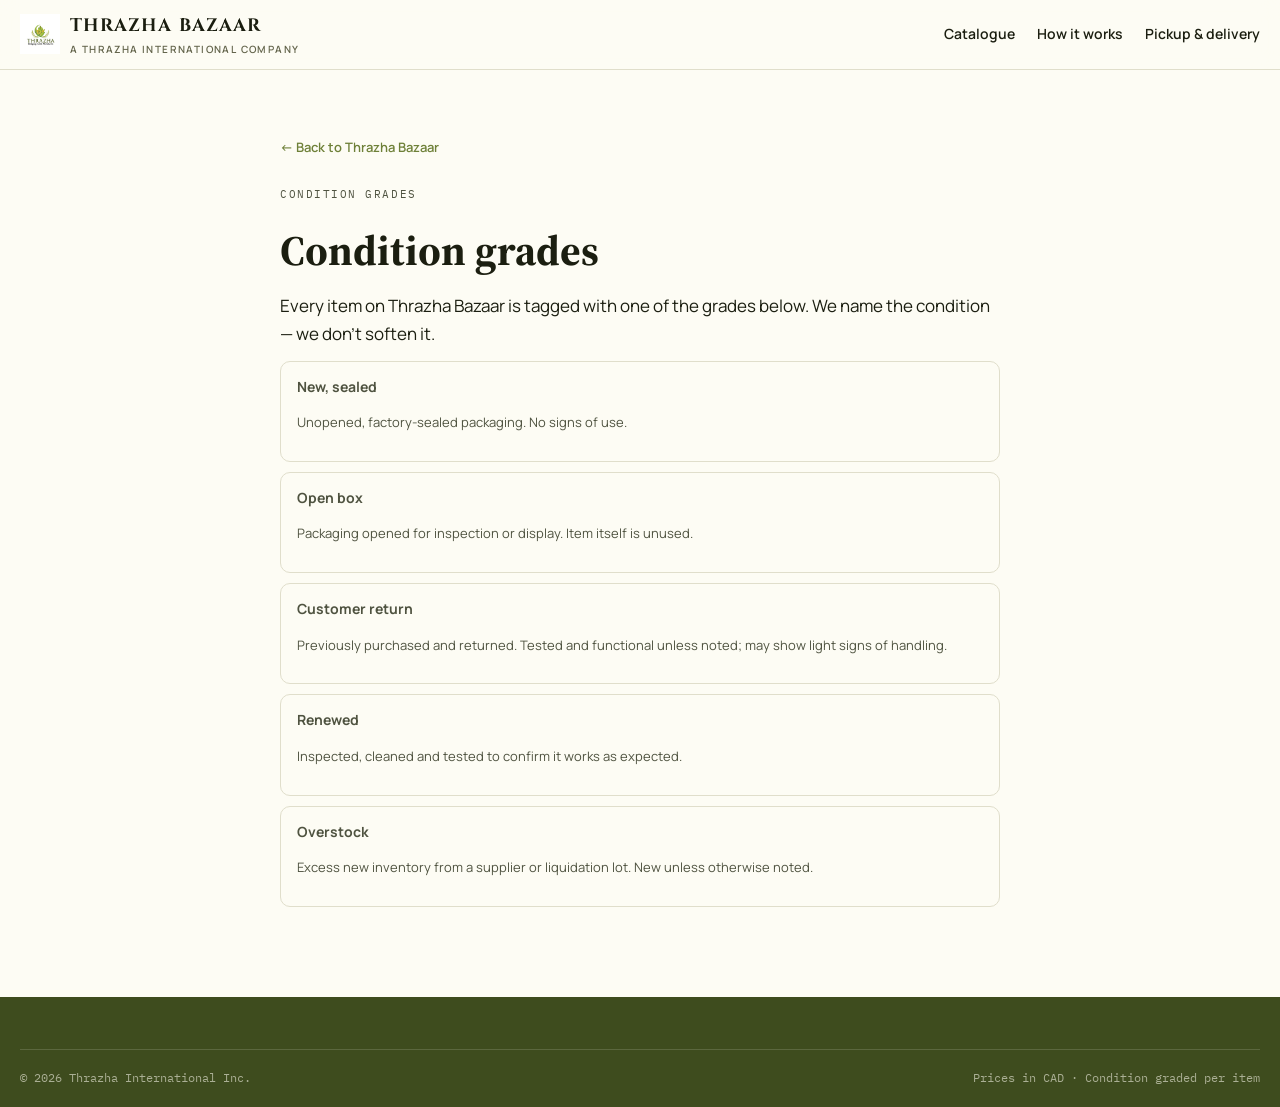
==== conditions.html @ 2939dc37 "Implement Thrazha Bazaar redesign from Claude Design handoff Replaces the "Thrazha Finds" look with " ====
<!DOCTYPE html>
<html lang="en">
<head>
<meta charset="UTF-8">
<meta name="viewport" content="width=device-width, initial-scale=1.0">
<title>Condition grades | Thrazha Bazaar</title>
<link rel="icon" href="thrazha-logo.png">
<link rel="preconnect" href="https://fonts.googleapis.com">
<link rel="preconnect" href="https://fonts.gstatic.com" crossorigin>
<link href="https://fonts.googleapis.com/css2?family=Cinzel:wght@600;700&family=Source+Serif+4:wght@400;600;700&family=Manrope:wght@400;500;600;700&family=IBM+Plex+Mono:wght@400;500&display=swap" rel="stylesheet">
<style>
:root{
  --olive:#3E4C1E; --ink:#1B1E10; --olive-mid:#6E8038; --olive-deep-ink:#4E5A22;
  --leaf:#A8C23F; --leaf-hover:#B9D256; --leaf-light:#C9DE86;
  --paper:#FDFCF4; --paper-sunk:#F3F2E4; --line:#E0DECB; --body-muted:#4F5340; --meta-muted:#63644B;
}
*{box-sizing:border-box;}
html{scroll-behavior:smooth;}
body{margin:0;background:var(--paper);color:var(--ink);font-family:Manrope,sans-serif;font-size:16px;line-height:1.6;}
a{color:inherit;text-decoration:none;}
h1,h2{font-family:'Source Serif 4',serif;font-weight:700;text-wrap:pretty;margin:0;}
p{margin:0;text-wrap:pretty;}
button,select,input,textarea{font-family:inherit;}
img{display:block;max-width:100%;}
.eyebrow{font-family:'IBM Plex Mono',monospace;font-size:11px;text-transform:uppercase;letter-spacing:.14em;color:var(--olive-deep-ink);margin-bottom:8px;}
.eyebrow-dark{color:var(--leaf-light);}

.announce{background:var(--ink);color:#F3F2E4;display:flex;flex-wrap:wrap;justify-content:center;gap:10px 28px;padding:10px 20px;font-family:'IBM Plex Mono',monospace;font-size:12px;font-weight:600;letter-spacing:.08em;text-transform:uppercase;}
.ann-accent{color:var(--leaf-light);}

.site-header{position:sticky;top:0;z-index:40;background:rgba(253,252,244,.92);backdrop-filter:blur(12px);border-bottom:1px solid var(--line);}
.header-inner{max-width:1280px;margin:0 auto;padding:12px 20px;display:flex;align-items:center;justify-content:space-between;gap:20px;flex-wrap:wrap;}
.brand{display:flex;align-items:center;gap:10px;}
.brand-mark{width:40px;height:40px;object-fit:contain;}
.brand-text{display:flex;flex-direction:column;}
.brand-word{font-family:Cinzel,serif;font-weight:700;font-size:18px;letter-spacing:.06em;}
.brand-sub{font-size:10px;font-weight:600;text-transform:uppercase;letter-spacing:.14em;color:var(--meta-muted);}
.main-nav{display:flex;align-items:center;gap:22px;flex-wrap:wrap;}
.main-nav a{font-size:14px;font-weight:600;}
.main-nav a.nav-out{color:var(--meta-muted);}
.watchlist-pill{background:var(--paper-sunk);border:1px solid var(--line);border-radius:999px;padding:9px 16px;font-size:14px;font-weight:600;display:flex;align-items:center;gap:8px;cursor:pointer;}
.watchlist-count{display:inline-flex;align-items:center;justify-content:center;width:22px;height:22px;border-radius:999px;background:var(--olive);color:var(--paper-sunk);font-family:'IBM Plex Mono',monospace;font-size:12px;}

.hero{background:var(--olive);background-image:radial-gradient(circle at 82% 18%, rgba(168,194,63,.22), transparent 55%);padding:76px 20px 64px;}
.hero-inner{max-width:1280px;margin:0 auto;display:grid;grid-template-columns:repeat(auto-fit,minmax(300px,1fr));gap:56px;}
.eyebrow-pill{display:inline-flex;align-items:center;gap:8px;border:1px solid rgba(243,242,228,.3);border-radius:999px;padding:7px 14px;font-family:'IBM Plex Mono',monospace;font-size:11px;text-transform:uppercase;letter-spacing:.14em;color:var(--leaf-light);margin-bottom:20px;}
.eyebrow-pill .dot{width:7px;height:7px;border-radius:999px;background:var(--leaf);}
.hero h1{color:var(--paper);font-size:clamp(40px,6.4vw,74px);line-height:1.02;letter-spacing:-.025em;margin-bottom:22px;}
.hero-body{color:rgba(243,242,228,.82);font-size:clamp(16px,1.6vw,19px);line-height:1.6;max-width:46ch;margin-bottom:28px;}
.hero-buttons{display:flex;gap:14px;flex-wrap:wrap;margin-bottom:44px;}
.btn-primary{background:var(--leaf);color:var(--ink);border-radius:10px;padding:15px 26px;font-weight:700;font-size:15px;}
.btn-primary:hover{background:var(--leaf-hover);}
.btn-secondary{border:1px solid rgba(243,242,228,.35);color:var(--paper);border-radius:10px;padding:15px 26px;font-weight:700;font-size:15px;}
.btn-secondary:hover{border-color:var(--leaf-light);color:var(--leaf-light);}
.hero-stats{display:grid;grid-template-columns:repeat(auto-fit,minmax(120px,1fr));border-top:1px solid rgba(243,242,228,.16);padding-top:22px;}
.stat strong{display:block;font-family:'Source Serif 4',serif;font-weight:700;font-size:30px;color:var(--leaf-light);}
.stat span{display:block;font-size:11px;font-weight:600;text-transform:uppercase;letter-spacing:.12em;color:rgba(243,242,228,.7);margin-top:4px;}
.hero-visual{display:grid;grid-template-columns:1fr 1fr;gap:14px;align-content:start;}
.top-product-bar{grid-column:1/-1;background:rgba(243,242,228,.06);border:1px solid rgba(243,242,228,.14);border-radius:16px;padding:14px 16px;color:var(--paper);font-size:13px;font-weight:600;}
.hero-feature{grid-column:1/-1;aspect-ratio:16/11;background:var(--paper-sunk);border-radius:16px;overflow:hidden;display:flex;align-items:center;justify-content:center;}
.hero-feature img{width:100%;height:100%;object-fit:cover;}
.hero-tiles{grid-column:1/-1;display:grid;grid-template-columns:1fr 1fr;gap:14px;}
.hero-tile{aspect-ratio:1;background:var(--paper-sunk);border-radius:16px;overflow:hidden;}
.hero-tile img{width:100%;height:100%;object-fit:cover;}

.trust-strip{border-bottom:1px solid var(--line);}
.trust-inner{max-width:1280px;margin:0 auto;display:grid;grid-template-columns:repeat(auto-fit,minmax(220px,1fr));gap:26px;padding:26px 20px;}
.trust-num{width:30px;height:30px;background:var(--paper-sunk);border:1px solid var(--line);border-radius:8px;display:flex;align-items:center;justify-content:center;font-family:'IBM Plex Mono',monospace;font-size:12px;color:var(--olive-mid);margin-bottom:10px;}
.trust-title{font-size:14px;font-weight:700;margin-bottom:4px;}
.trust-body{font-size:13px;line-height:1.5;color:var(--meta-muted);}

.arrivals{max-width:1280px;margin:0 auto;padding:52px 20px;}
.arrivals-head,.vault-head,.cat-head{display:flex;justify-content:space-between;align-items:flex-end;gap:20px;margin-bottom:24px;flex-wrap:wrap;}
.arrivals h2,.vault-head h2{font-size:clamp(26px,3.2vw,38px);letter-spacing:-.02em;}
.scroll-meta,.cat-meta{font-family:'IBM Plex Mono',monospace;font-size:12px;color:var(--meta-muted);}
.rail{display:flex;gap:14px;overflow-x:auto;scroll-snap-type:x proximity;padding-bottom:6px;}
.rail-card{flex:none;width:210px;scroll-snap-align:start;border:1px solid var(--line);border-radius:14px;overflow:hidden;background:var(--paper);}
.rail-img{position:relative;aspect-ratio:1;background:#fff;display:flex;align-items:center;justify-content:center;}
.rail-img img{width:100%;height:100%;object-fit:contain;padding:10px;}
.badge-new{position:absolute;top:8px;left:8px;background:var(--leaf);color:var(--ink);font-size:9px;font-weight:700;text-transform:uppercase;letter-spacing:.1em;padding:5px 8px;border-radius:6px;}
.rail-body{padding:13px 14px;}
.rail-cat{font-size:9px;font-weight:700;text-transform:uppercase;letter-spacing:.12em;color:var(--meta-muted);margin-bottom:4px;}
.rail-title{font-size:13px;font-weight:600;line-height:1.35;margin-bottom:6px;}
.rail-price{font-family:'Source Serif 4',serif;font-weight:700;font-size:16px;color:var(--olive);}

.vault{background:var(--paper-sunk);padding:52px 20px;}
.vault-head,.vault-grid{max-width:1280px;margin:0 auto;}
.see-all{font-size:14px;font-weight:700;color:var(--olive);}
.vault-grid{display:grid;grid-template-columns:repeat(auto-fill,minmax(210px,1fr));gap:16px;}
.feat-card{background:var(--paper);border:1px solid var(--line);border-radius:16px;overflow:hidden;display:flex;flex-direction:column;}
.feat-img{aspect-ratio:1;background:#fff;display:flex;align-items:center;justify-content:center;}
.feat-img img{width:100%;height:100%;object-fit:contain;padding:10px;}
.feat-body{padding:14px 15px;display:flex;flex-direction:column;gap:4px;}
.feat-cat{font-size:9px;font-weight:700;text-transform:uppercase;letter-spacing:.12em;color:var(--meta-muted);}
.feat-title{font-size:13px;font-weight:600;line-height:1.35;}
.feat-price{font-family:'Source Serif 4',serif;font-weight:700;font-size:20px;color:var(--olive);margin-bottom:8px;}
.btn-reserve-solid{background:var(--olive);color:var(--paper-sunk);border:none;border-radius:8px;padding:10px 0;font-size:12px;font-weight:700;cursor:pointer;}
.btn-reserve-solid:hover{background:var(--olive-mid);}

.catalogue{max-width:1280px;margin:0 auto;padding:52px 20px 0;}
.toolbar{position:sticky;top:68px;z-index:30;background:rgba(253,252,244,.94);backdrop-filter:blur(12px);border-top:1px solid var(--line);border-bottom:1px solid var(--line);padding:14px 20px;margin:0 -20px;display:flex;gap:12px;flex-wrap:wrap;align-items:center;}
.search-field{flex:1 1 240px;display:flex;align-items:center;gap:8px;background:var(--paper-sunk);border:1px solid var(--line);border-radius:10px;padding:10px 14px;}
.search-slash{font-family:'IBM Plex Mono',monospace;color:var(--meta-muted);}
.search-field input{border:none;background:none;outline:none;font-size:14px;flex:1;color:var(--ink);}
.sort-select{background:var(--paper-sunk);border:1px solid var(--line);border-radius:10px;padding:10px 14px;font-size:13px;font-weight:600;}
.chips{flex:1 1 100%;display:flex;gap:10px;overflow-x:auto;padding-top:2px;}
.chip{flex:none;border-radius:999px;padding:9px 15px;font-size:13px;font-weight:700;background:var(--paper);border:1px solid var(--line);color:var(--body-muted);cursor:pointer;}
.chip.active{background:var(--olive);border-color:var(--olive);color:var(--paper-sunk);}

.product-grid{display:grid;grid-template-columns:repeat(auto-fill,minmax(200px,1fr));gap:16px;padding:28px 0 64px;}
.card{background:var(--paper);border:1px solid var(--line);border-radius:14px;overflow:hidden;display:flex;flex-direction:column;animation:fadeUp .35s ease;}
.card:hover{border-color:var(--olive);}
@keyframes fadeUp{from{opacity:0;transform:translateY(8px);}to{opacity:1;transform:translateY(0);}}
.card-img{position:relative;aspect-ratio:1;background:#fff;display:flex;align-items:center;justify-content:center;}
.card-img img{width:100%;height:100%;object-fit:contain;padding:10px;}
.condition-chip{position:absolute;top:8px;left:8px;background:rgba(27,30,16,.88);color:#F3F2E4;font-size:9px;font-weight:700;text-transform:uppercase;letter-spacing:.1em;padding:5px 8px;border-radius:6px;}
.save-btn{position:absolute;top:8px;right:8px;border-radius:999px;font-size:10px;font-weight:700;text-transform:uppercase;padding:6px 10px;border:1px solid var(--line);background:rgba(253,252,244,.92);color:var(--body-muted);cursor:pointer;}
.save-btn.saved{background:var(--olive);border-color:var(--olive);color:#F3F2E4;}
.card-body{padding:13px 15px;display:flex;flex-direction:column;gap:3px;flex:1;}
.card-cat{font-size:9px;font-weight:700;text-transform:uppercase;letter-spacing:.12em;color:var(--meta-muted);}
.card-title{font-size:13px;font-weight:600;line-height:1.35;}
.card-price{font-family:'Source Serif 4',serif;font-weight:700;font-size:22px;color:var(--olive);margin-top:2px;}
.card-meta{font-family:'IBM Plex Mono',monospace;font-size:11px;color:var(--meta-muted);}
.card-status{font-family:'IBM Plex Mono',monospace;font-size:11px;font-weight:700;color:var(--meta-muted);text-transform:uppercase;}
.btn-outline{margin-top:auto;border:1px solid var(--olive);background:var(--paper-sunk);color:var(--olive);border-radius:8px;padding:10px 0;font-size:12px;font-weight:700;cursor:pointer;}
.btn-outline:hover{background:var(--olive);color:var(--paper-sunk);}
.btn-outline[disabled]{opacity:.5;cursor:not-allowed;}

.empty-state{border:1px dashed var(--line);border-radius:16px;padding:70px 20px;text-align:center;margin-bottom:64px;}
.empty-title{font-size:16px;font-weight:700;margin-bottom:6px;}
.empty-body{font-size:14px;color:var(--meta-muted);margin-bottom:18px;}
.btn-clear{background:var(--olive);color:var(--paper-sunk);border:none;border-radius:8px;padding:10px 20px;font-size:13px;font-weight:700;cursor:pointer;}

.how-it-works{background:var(--ink);padding:52px 20px;max-width:1280px;margin:0 auto;border-radius:0;}
.how-it-works h2{color:var(--paper);font-size:clamp(26px,3.2vw,38px);margin-bottom:26px;}
.steps{display:grid;grid-template-columns:repeat(auto-fit,minmax(240px,1fr));gap:18px;}
.step{border:1px solid rgba(243,242,236,.16);border-radius:16px;padding:26px;}
.step-num{font-family:'Source Serif 4',serif;font-weight:700;font-size:34px;color:var(--leaf-light);margin-bottom:10px;}
.step-title{color:var(--paper);font-weight:700;font-size:15px;margin-bottom:6px;}
.step-body{color:rgba(243,242,228,.7);font-size:13px;line-height:1.5;}

.pickup{max-width:1280px;margin:0 auto;padding:52px 20px;}
.pickup-grid{display:grid;grid-template-columns:repeat(auto-fit,minmax(280px,1fr));gap:36px;}
.term-row{display:flex;justify-content:space-between;gap:10px;background:var(--paper-sunk);border:1px solid var(--line);border-radius:10px;padding:14px 16px;margin-bottom:10px;}
.term-label{font-weight:700;font-size:13px;}
.term-value{font-family:'IBM Plex Mono',monospace;font-size:13px;color:var(--meta-muted);}
.btn-outline-dark{display:inline-block;margin-top:6px;border:1px solid var(--olive);color:var(--olive);border-radius:8px;padding:12px 20px;font-size:13px;font-weight:700;}
.btn-outline-dark:hover{background:var(--olive);color:var(--paper-sunk);}
.stock-alerts{background:var(--paper-sunk);border-radius:18px;padding:30px;}
.stock-alerts h3{font-family:'Source Serif 4',serif;font-size:20px;margin-bottom:8px;}
.alerts-body{font-size:13px;color:var(--meta-muted);margin-bottom:18px;}
#alertForm{display:flex;flex-direction:column;gap:10px;}
#alertForm input,#alertForm select{background:var(--paper);border:1px solid var(--line);border-radius:9px;padding:12px 14px;font-size:14px;}
#alertForm button{background:var(--leaf);color:var(--ink);border:none;border-radius:9px;padding:13px;font-weight:700;font-size:14px;cursor:pointer;}
#alertForm button:hover{background:var(--leaf-hover);}

.site-footer{background:var(--olive);color:var(--paper);padding:52px 20px 20px;}
.footer-grid{max-width:1280px;margin:0 auto;display:grid;grid-template-columns:repeat(auto-fit,minmax(200px,1fr));gap:36px;padding-bottom:26px;}
.footer-mark{width:38px;height:38px;object-fit:contain;margin-bottom:10px;}
.footer-word{font-family:Cinzel,serif;font-weight:700;font-size:17px;letter-spacing:.06em;display:block;margin-bottom:8px;}
.footer-tag{font-size:13px;color:rgba(243,242,228,.7);max-width:32ch;}
.footer-heading{font-weight:700;font-size:13px;margin-bottom:10px;}
.footer-col a{display:block;font-size:14px;color:rgba(243,242,228,.82);margin-bottom:8px;}
.legal-bar{max-width:1280px;margin:0 auto;border-top:1px solid rgba(243,242,228,.16);padding-top:18px;display:flex;justify-content:space-between;flex-wrap:wrap;gap:8px;font-family:'IBM Plex Mono',monospace;font-size:12px;color:rgba(243,242,228,.6);}

.sheet-overlay{position:fixed;inset:0;background:rgba(27,30,16,.55);backdrop-filter:blur(4px);z-index:50;display:none;align-items:flex-end;justify-content:center;}
.sheet-overlay.open{display:flex;}
.sheet{background:var(--paper);width:100%;max-width:520px;max-height:92vh;overflow-y:auto;border-radius:18px 18px 0 0;animation:fadeUp .25s ease;}
.sheet-header{display:flex;gap:14px;padding:20px;border-bottom:1px solid var(--line);align-items:flex-start;}
.sheet-thumb{width:76px;height:76px;object-fit:contain;background:#fff;border:1px solid var(--line);border-radius:10px;}
.sheet-info{flex:1;}
.sheet-meta{font-family:'IBM Plex Mono',monospace;font-size:11px;color:var(--meta-muted);text-transform:uppercase;letter-spacing:.08em;margin-bottom:4px;}
.sheet-title{font-size:14px;font-weight:600;margin-bottom:4px;}
.sheet-price{font-family:'Source Serif 4',serif;font-weight:700;font-size:20px;color:var(--olive);}
.sheet-close{background:none;border:none;font-size:24px;line-height:1;cursor:pointer;color:var(--body-muted);}
.sheet-body{padding:20px;}
#reserveForm{display:flex;flex-direction:column;gap:10px;}
#reserveForm input,#reserveForm select,#reserveForm textarea{background:var(--paper-sunk);border:1px solid var(--line);border-radius:9px;padding:12px 14px;font-size:14px;}
.btn-hold{background:var(--olive);color:var(--paper-sunk);border:none;border-radius:9px;padding:14px;font-weight:700;font-size:14px;cursor:pointer;margin-top:4px;}
.btn-hold:hover{background:var(--olive-mid);}
.sheet-fineprint{font-size:12px;color:var(--meta-muted);text-align:center;margin-top:4px;}
.sheet-done{padding:36px 24px;text-align:center;}
.done-title{font-size:18px;font-weight:700;margin-bottom:8px;}
.done-body{font-size:14px;color:var(--meta-muted);margin-bottom:20px;}

@media (max-width:640px){
  .hero-inner{gap:36px;}
  .footer-grid{gap:26px;}
}

.legal-page{max-width:760px;margin:0 auto;padding:64px 20px 80px;}
.legal-page h1{font-size:clamp(30px,4vw,42px);margin-bottom:8px;}
.legal-back{font-size:13px;font-weight:600;color:var(--olive-mid);margin-bottom:28px;display:inline-block;}
.legal-page h2{font-family:Manrope,sans-serif;font-size:16px;font-weight:700;margin:32px 0 8px;}
.legal-page p{margin-bottom:14px;color:var(--body-muted);}
.legal-page .lede{color:var(--ink);font-size:17px;}
.grade-row{border:1px solid var(--line);border-radius:10px;padding:14px 16px;margin-bottom:10px;}
.grade-name{font-weight:700;font-size:14px;margin-bottom:4px;color:var(--ink);}
.grade-desc{font-size:13px;color:var(--meta-muted);margin:0;}
</style>
</head>
<body>
<header class="site-header">
  <div class="header-inner">
    <a href="index.html" class="brand">
      <img src="thrazha-logo.png" alt="Thrazha" class="brand-mark">
      <span class="brand-text">
        <span class="brand-word">THRAZHA BAZAAR</span>
        <span class="brand-sub">A Thrazha International company</span>
      </span>
    </a>
    <nav class="main-nav">
      <a href="index.html#catalogue">Catalogue</a>
      <a href="index.html#how-it-works">How it works</a>
      <a href="index.html#pickup">Pickup &amp; delivery</a>
    </nav>
  </div>
</header>
<main class="legal-page">
  <a href="index.html" class="legal-back">← Back to Thrazha Bazaar</a>
  
  <p class="eyebrow">CONDITION GRADES</p>
  <h1>Condition grades</h1>
  <p class="lede">Every item on Thrazha Bazaar is tagged with one of the grades below.
  We name the condition — we don't soften it.</p>

  <div class="grade-row"><p class="grade-name">New, sealed</p><p class="grade-desc">Unopened, factory-sealed packaging. No signs of use.</p></div>
  <div class="grade-row"><p class="grade-name">Open box</p><p class="grade-desc">Packaging opened for inspection or display. Item itself is unused.</p></div>
  <div class="grade-row"><p class="grade-name">Customer return</p><p class="grade-desc">Previously purchased and returned. Tested and functional unless noted; may show light signs of handling.</p></div>
  <div class="grade-row"><p class="grade-name">Renewed</p><p class="grade-desc">Inspected, cleaned and tested to confirm it works as expected.</p></div>
  <div class="grade-row"><p class="grade-name">Overstock</p><p class="grade-desc">Excess new inventory from a supplier or liquidation lot. New unless otherwise noted.</p></div>
  
</main>
<footer class="site-footer">
  <div class="legal-bar">
    <span>© 2026 Thrazha International Inc.</span>
    <span>Prices in CAD · Condition graded per item</span>
  </div>
</footer>
</body>
</html>
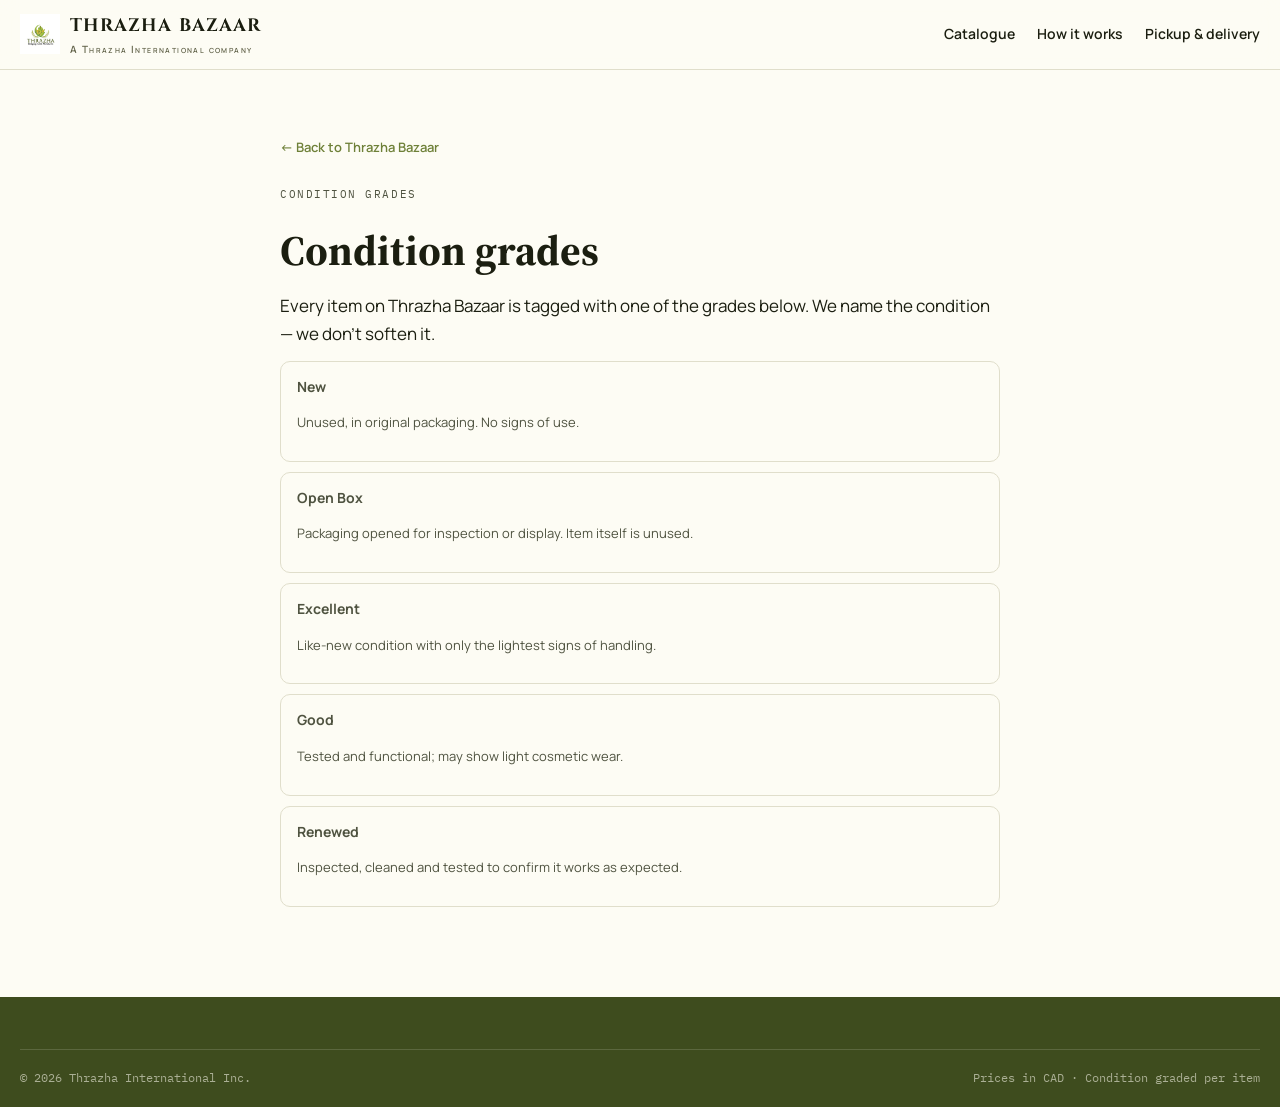
==== commit eca467ad: "Replace OVERSTOCK badge with per-item condition grades and colors - New condition vocabulary: New, O" ====
--- a/conditions.html
+++ b/conditions.html
@@ -33,8 +33,8 @@
 .brand{display:flex;align-items:center;gap:10px;}
 .brand-mark{width:40px;height:40px;object-fit:contain;}
 .brand-text{display:flex;flex-direction:column;}
-.brand-word{font-family:Cinzel,serif;font-weight:700;font-size:18px;letter-spacing:.06em;}
-.brand-sub{font-size:10px;font-weight:600;text-transform:uppercase;letter-spacing:.14em;color:var(--meta-muted);}
+.brand-word{font-family:Cinzel,serif;font-weight:700;font-size:18px;letter-spacing:.06em;font-variant:small-caps;}
+.brand-sub{font-size:10px;font-weight:600;font-variant:small-caps;letter-spacing:.14em;color:var(--meta-muted);}
 .main-nav{display:flex;align-items:center;gap:22px;flex-wrap:wrap;}
 .main-nav a{font-size:14px;font-weight:600;}
 .main-nav a.nav-out{color:var(--meta-muted);}
@@ -56,7 +56,7 @@
 .stat strong{display:block;font-family:'Source Serif 4',serif;font-weight:700;font-size:30px;color:var(--leaf-light);}
 .stat span{display:block;font-size:11px;font-weight:600;text-transform:uppercase;letter-spacing:.12em;color:rgba(243,242,228,.7);margin-top:4px;}
 .hero-visual{display:grid;grid-template-columns:1fr 1fr;gap:14px;align-content:start;}
-.top-product-bar{grid-column:1/-1;background:rgba(243,242,228,.06);border:1px solid rgba(243,242,228,.14);border-radius:16px;padding:14px 16px;color:var(--paper);font-size:13px;font-weight:600;}
+.top-product-bar{grid-column:1/-1;background:rgba(243,242,228,.06);border:1px solid rgba(243,242,228,.14);border-radius:16px;padding:14px 16px;color:rgba(243,242,228,.7);font-family:'IBM Plex Mono',monospace;font-size:11px;font-weight:600;text-transform:uppercase;letter-spacing:.12em;}
 .hero-feature{grid-column:1/-1;aspect-ratio:16/11;background:var(--paper-sunk);border-radius:16px;overflow:hidden;display:flex;align-items:center;justify-content:center;}
 .hero-feature img{width:100%;height:100%;object-fit:cover;}
 .hero-tiles{grid-column:1/-1;display:grid;grid-template-columns:1fr 1fr;gap:14px;}
@@ -114,6 +114,11 @@
 .card-img{position:relative;aspect-ratio:1;background:#fff;display:flex;align-items:center;justify-content:center;}
 .card-img img{width:100%;height:100%;object-fit:contain;padding:10px;}
 .condition-chip{position:absolute;top:8px;left:8px;background:rgba(27,30,16,.88);color:#F3F2E4;font-size:9px;font-weight:700;text-transform:uppercase;letter-spacing:.1em;padding:5px 8px;border-radius:6px;}
+.condition-chip.cond-new{background:#2F7D4F;}
+.condition-chip.cond-open-box{background:#C97A1D;}
+.condition-chip.cond-excellent{background:#2F6FB0;}
+.condition-chip.cond-good{background:#6B6F76;}
+.condition-chip.cond-renewed{background:#7C5CBF;}
 .save-btn{position:absolute;top:8px;right:8px;border-radius:999px;font-size:10px;font-weight:700;text-transform:uppercase;padding:6px 10px;border:1px solid var(--line);background:rgba(253,252,244,.92);color:var(--body-muted);cursor:pointer;}
 .save-btn.saved{background:var(--olive);border-color:var(--olive);color:#F3F2E4;}
 .card-body{padding:13px 15px;display:flex;flex-direction:column;gap:3px;flex:1;}
@@ -157,10 +162,12 @@
 .site-footer{background:var(--olive);color:var(--paper);padding:52px 20px 20px;}
 .footer-grid{max-width:1280px;margin:0 auto;display:grid;grid-template-columns:repeat(auto-fit,minmax(200px,1fr));gap:36px;padding-bottom:26px;}
 .footer-mark{width:38px;height:38px;object-fit:contain;margin-bottom:10px;}
-.footer-word{font-family:Cinzel,serif;font-weight:700;font-size:17px;letter-spacing:.06em;display:block;margin-bottom:8px;}
+.footer-word{font-family:Cinzel,serif;font-weight:700;font-size:17px;letter-spacing:.06em;font-variant:small-caps;display:block;margin-bottom:8px;}
 .footer-tag{font-size:13px;color:rgba(243,242,228,.7);max-width:32ch;}
 .footer-heading{font-weight:700;font-size:13px;margin-bottom:10px;}
 .footer-col a{display:block;font-size:14px;color:rgba(243,242,228,.82);margin-bottom:8px;}
+.footer-col a.icon-link{display:flex;align-items:center;gap:8px;}
+.footer-col a.icon-link svg{flex-shrink:0;}
 .legal-bar{max-width:1280px;margin:0 auto;border-top:1px solid rgba(243,242,228,.16);padding-top:18px;display:flex;justify-content:space-between;flex-wrap:wrap;gap:8px;font-family:'IBM Plex Mono',monospace;font-size:12px;color:rgba(243,242,228,.6);}
 
 .sheet-overlay{position:fixed;inset:0;background:rgba(27,30,16,.55);backdrop-filter:blur(4px);z-index:50;display:none;align-items:flex-end;justify-content:center;}
@@ -224,11 +231,11 @@
   <p class="lede">Every item on Thrazha Bazaar is tagged with one of the grades below.
   We name the condition — we don't soften it.</p>
 
-  <div class="grade-row"><p class="grade-name">New, sealed</p><p class="grade-desc">Unopened, factory-sealed packaging. No signs of use.</p></div>
-  <div class="grade-row"><p class="grade-name">Open box</p><p class="grade-desc">Packaging opened for inspection or display. Item itself is unused.</p></div>
-  <div class="grade-row"><p class="grade-name">Customer return</p><p class="grade-desc">Previously purchased and returned. Tested and functional unless noted; may show light signs of handling.</p></div>
+  <div class="grade-row"><p class="grade-name">New</p><p class="grade-desc">Unused, in original packaging. No signs of use.</p></div>
+  <div class="grade-row"><p class="grade-name">Open Box</p><p class="grade-desc">Packaging opened for inspection or display. Item itself is unused.</p></div>
+  <div class="grade-row"><p class="grade-name">Excellent</p><p class="grade-desc">Like-new condition with only the lightest signs of handling.</p></div>
+  <div class="grade-row"><p class="grade-name">Good</p><p class="grade-desc">Tested and functional; may show light cosmetic wear.</p></div>
   <div class="grade-row"><p class="grade-name">Renewed</p><p class="grade-desc">Inspected, cleaned and tested to confirm it works as expected.</p></div>
-  <div class="grade-row"><p class="grade-name">Overstock</p><p class="grade-desc">Excess new inventory from a supplier or liquidation lot. New unless otherwise noted.</p></div>
   
 </main>
 <footer class="site-footer">
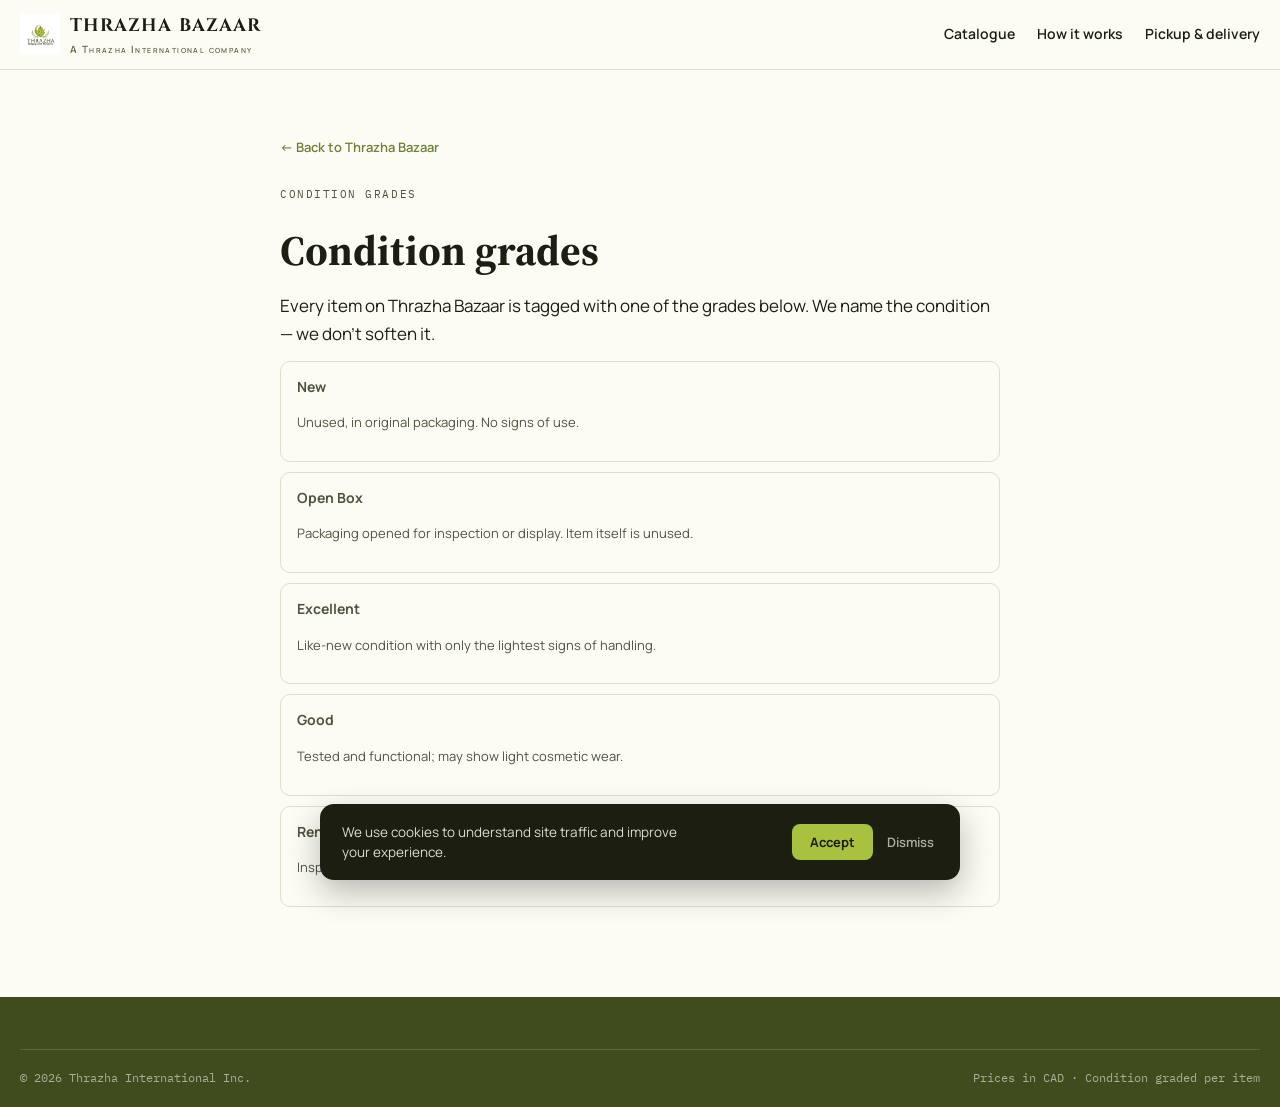
==== commit 41eb2780: "Add Google Tag Manager, GA4, and a cookie consent banner - GTM (GTM-WCBZV6BV) snippet on every page:" ====
--- a/conditions.html
+++ b/conditions.html
@@ -1,9 +1,49 @@
 <!DOCTYPE html>
 <html lang="en">
 <head>
+<!-- Google Tag Manager -->
+<script>
+(function(){
+  window.dataLayer = window.dataLayer || [];
+  function gtag(){ window.dataLayer.push(arguments); }
+  window.gtag = gtag;
+  window.__loadAnalytics = function(){
+    if (window.__analyticsLoaded) return;
+    window.__analyticsLoaded = true;
+    (function(w,d,s,l,i){w[l]=w[l]||[];w[l].push({'gtm.start':
+    new Date().getTime(),event:'gtm.js'});var f=d.getElementsByTagName(s)[0],
+    j=d.createElement(s),dl=l!='dataLayer'?'&l='+l:'';j.async=true;j.src=
+    'https://www.googletagmanager.com/gtm.js?id='+i+dl;f.parentNode.insertBefore(j,f);
+    })(window,document,'script','dataLayer','GTM-WCBZV6BV');
+    var ga=document.createElement('script');
+    ga.async=true;
+    ga.src='https://www.googletagmanager.com/gtag/js?id=G-6YBL0Z0S6G';
+    document.head.appendChild(ga);
+    gtag('js', new Date());
+    gtag('config', 'G-6YBL0Z0S6G');
+  };
+  try {
+    if (localStorage.getItem('cookie_consent') === 'accepted') { window.__loadAnalytics(); }
+  } catch(e){}
+})();
+</script>
+<!-- End Google Tag Manager -->
 <meta charset="UTF-8">
 <meta name="viewport" content="width=device-width, initial-scale=1.0">
 <title>Condition grades | Thrazha Bazaar</title>
+<meta name="description" content="What New, Open Box, Excellent, Good and Renewed mean for items listed on Thrazha Bazaar.">
+<link rel="canonical" href="https://shop.thrazha.ca/conditions.html">
+<meta property="og:type" content="website">
+<meta property="og:site_name" content="Thrazha Bazaar">
+<meta property="og:title" content="Condition grades | Thrazha Bazaar">
+<meta property="og:description" content="What New, Open Box, Excellent, Good and Renewed mean for items listed on Thrazha Bazaar.">
+<meta property="og:url" content="https://shop.thrazha.ca/conditions.html">
+<meta property="og:image" content="https://shop.thrazha.ca/thrazha-logo.png">
+<meta property="og:locale" content="en_CA">
+<meta name="twitter:card" content="summary_large_image">
+<meta name="twitter:title" content="Condition grades | Thrazha Bazaar">
+<meta name="twitter:description" content="What New, Open Box, Excellent, Good and Renewed mean for items listed on Thrazha Bazaar.">
+<meta name="twitter:image" content="https://shop.thrazha.ca/thrazha-logo.png">
 <link rel="icon" href="thrazha-logo.png">
 <link rel="preconnect" href="https://fonts.googleapis.com">
 <link rel="preconnect" href="https://fonts.gstatic.com" crossorigin>
@@ -19,6 +59,7 @@
 body{margin:0;background:var(--paper);color:var(--ink);font-family:Manrope,sans-serif;font-size:16px;line-height:1.6;}
 a{color:inherit;text-decoration:none;}
 h1,h2{font-family:'Source Serif 4',serif;font-weight:700;text-wrap:pretty;margin:0;}
+h3{margin:0;text-wrap:pretty;}
 p{margin:0;text-wrap:pretty;}
 button,select,input,textarea{font-family:inherit;}
 img{display:block;max-width:100%;}
@@ -88,7 +129,7 @@
 .see-all{font-size:14px;font-weight:700;color:var(--olive);}
 .vault-grid{display:grid;grid-template-columns:repeat(auto-fill,minmax(210px,1fr));gap:16px;}
 .feat-card{background:var(--paper);border:1px solid var(--line);border-radius:16px;overflow:hidden;display:flex;flex-direction:column;}
-.feat-img{aspect-ratio:1;background:#fff;display:flex;align-items:center;justify-content:center;}
+.feat-img{aspect-ratio:1;min-height:0;background:#fff;display:flex;align-items:center;justify-content:center;}
 .feat-img img{width:100%;height:100%;object-fit:contain;padding:10px;}
 .feat-body{padding:14px 15px;display:flex;flex-direction:column;gap:4px;}
 .feat-cat{font-size:9px;font-weight:700;text-transform:uppercase;letter-spacing:.12em;color:var(--meta-muted);}
@@ -111,8 +152,8 @@
 .card{background:var(--paper);border:1px solid var(--line);border-radius:14px;overflow:hidden;display:flex;flex-direction:column;animation:fadeUp .35s ease;}
 .card:hover{border-color:var(--olive);}
 @keyframes fadeUp{from{opacity:0;transform:translateY(8px);}to{opacity:1;transform:translateY(0);}}
-.card-img{position:relative;aspect-ratio:1;background:#fff;display:flex;align-items:center;justify-content:center;}
-.card-img img{width:100%;height:100%;object-fit:contain;padding:10px;}
+.card-img{position:relative;aspect-ratio:1;min-height:0;background:#fff;display:flex;align-items:center;justify-content:center;}
+.card-img img{width:100%;height:100%;min-width:0;min-height:0;object-fit:contain;padding:10px;}
 .condition-chip{position:absolute;top:8px;left:8px;background:rgba(27,30,16,.88);color:#F3F2E4;font-size:9px;font-weight:700;text-transform:uppercase;letter-spacing:.1em;padding:5px 8px;border-radius:6px;}
 .condition-chip.cond-new{background:#2F7D4F;}
 .condition-chip.cond-open-box{background:#C97A1D;}
@@ -195,6 +236,14 @@
   .footer-grid{gap:26px;}
 }
 
+.cookie-consent{position:fixed;left:20px;right:20px;bottom:20px;z-index:500;max-width:640px;margin:0 auto;background:var(--ink);color:var(--paper);padding:18px 22px;border-radius:14px;box-shadow:0 12px 32px rgba(0,0,0,.28);display:flex;flex-wrap:wrap;align-items:center;justify-content:space-between;gap:14px;}
+.cookie-consent p{margin:0;font-size:13.5px;line-height:1.5;color:rgba(253,252,244,.85);flex:1 1 240px;}
+.cookie-consent-actions{display:flex;gap:10px;align-items:center;flex:0 0 auto;}
+.cookie-consent-actions #cookieAccept{background:var(--leaf);color:var(--ink);border:none;border-radius:8px;padding:9px 18px;font-size:13px;font-weight:700;cursor:pointer;}
+.cookie-consent-actions #cookieAccept:hover{background:var(--leaf-hover);}
+.cookie-consent-actions #cookieDismiss{background:none;border:none;color:rgba(253,252,244,.65);font-size:13px;font-weight:600;cursor:pointer;padding:9px 4px;}
+.cookie-consent-actions #cookieDismiss:hover{color:var(--paper);}
+
 .legal-page{max-width:760px;margin:0 auto;padding:64px 20px 80px;}
 .legal-page h1{font-size:clamp(30px,4vw,42px);margin-bottom:8px;}
 .legal-back{font-size:13px;font-weight:600;color:var(--olive-mid);margin-bottom:28px;display:inline-block;}
@@ -207,6 +256,37 @@
 </style>
 </head>
 <body>
+<!-- Google Tag Manager (noscript) -->
+<noscript><iframe src="https://www.googletagmanager.com/ns.html?id=GTM-WCBZV6BV"
+height="0" width="0" style="display:none;visibility:hidden"></iframe></noscript>
+<!-- End Google Tag Manager (noscript) -->
+<div id="cookieConsent" class="cookie-consent" hidden>
+  <p>We use cookies to understand site traffic and improve your experience.</p>
+  <div class="cookie-consent-actions">
+    <button type="button" id="cookieAccept">Accept</button>
+    <button type="button" id="cookieDismiss">Dismiss</button>
+  </div>
+</div>
+<script>
+(function(){
+  try {
+    var consent = localStorage.getItem('cookie_consent');
+    var dismissed = sessionStorage.getItem('cookie_dismissed');
+    var banner = document.getElementById('cookieConsent');
+    if (consent !== 'accepted' && !dismissed) { banner.hidden = false; }
+    document.getElementById('cookieAccept').addEventListener('click', function(){
+      try { localStorage.setItem('cookie_consent', 'accepted'); } catch(e){}
+      banner.hidden = true;
+      if (window.__loadAnalytics) window.__loadAnalytics();
+    });
+    document.getElementById('cookieDismiss').addEventListener('click', function(){
+      try { sessionStorage.setItem('cookie_dismissed', '1'); } catch(e){}
+      banner.hidden = true;
+    });
+  } catch(e){}
+})();
+</script>
+
 <header class="site-header">
   <div class="header-inner">
     <a href="index.html" class="brand">
